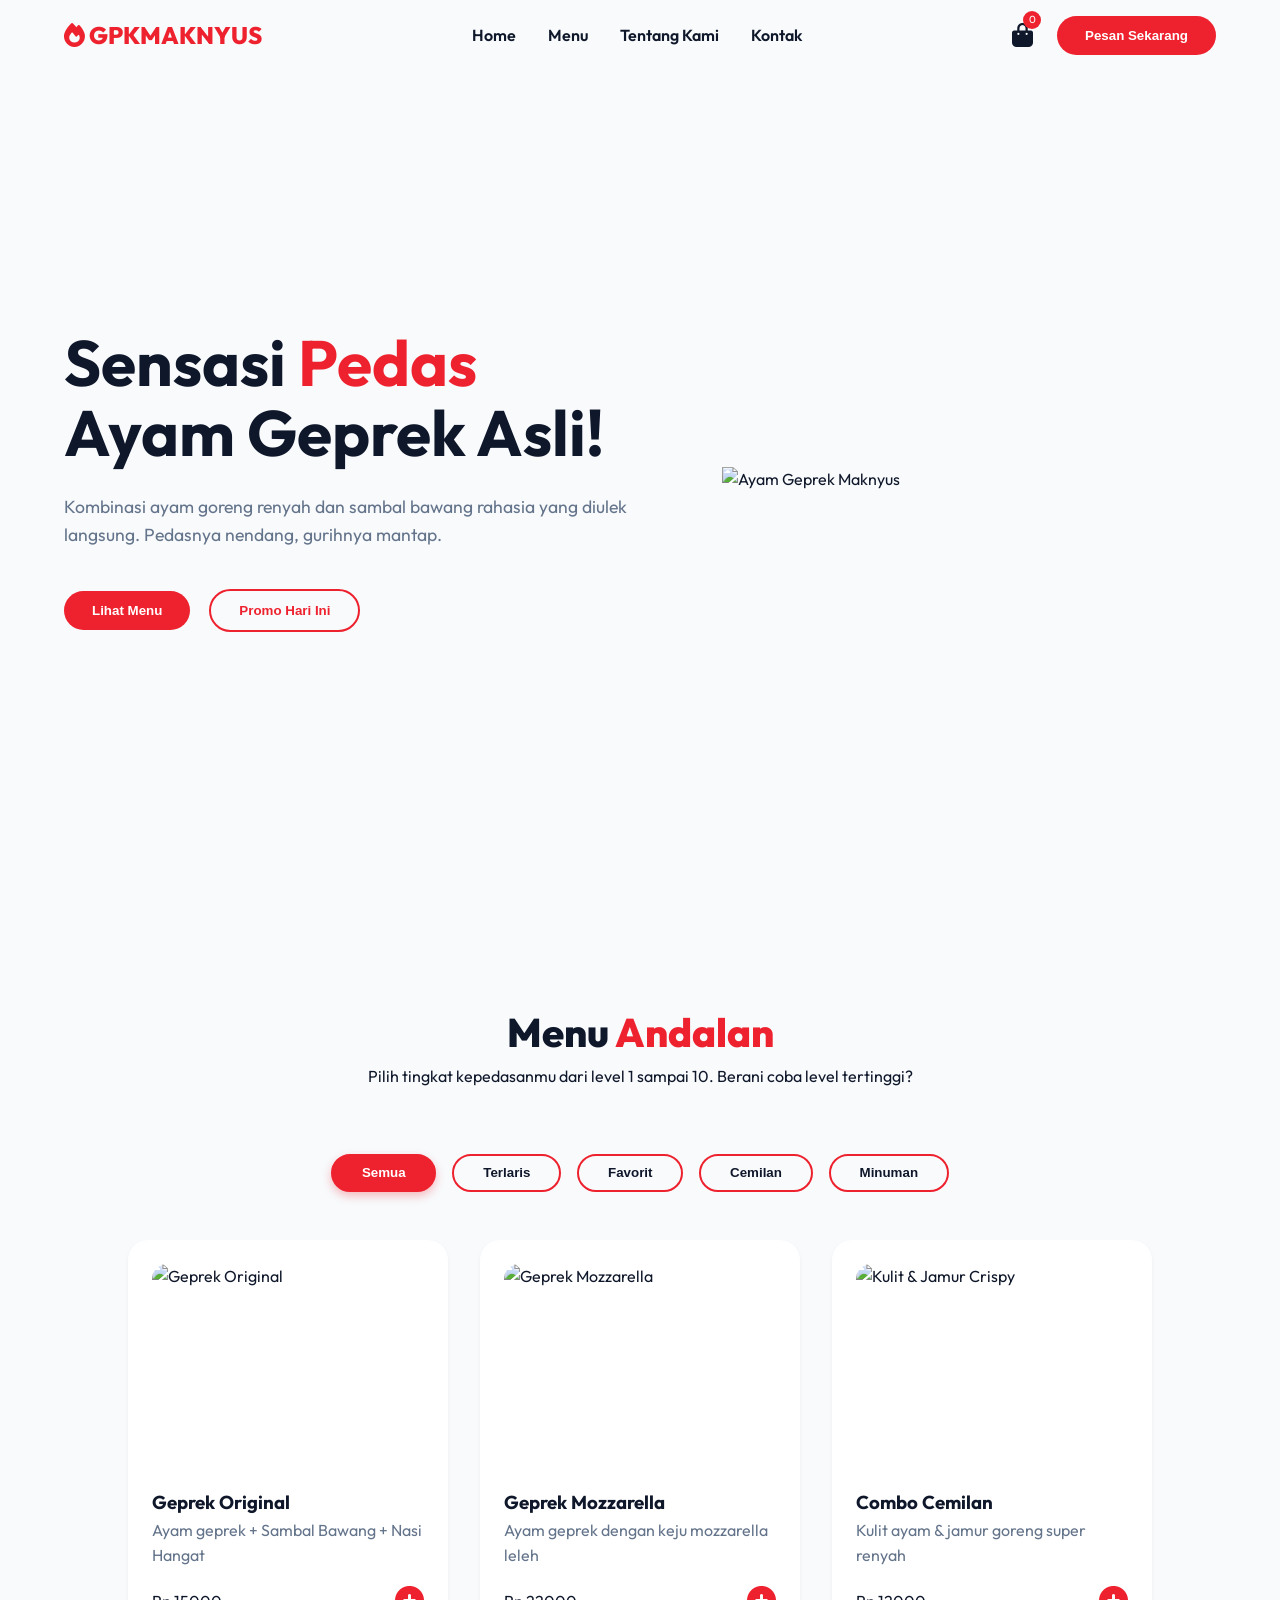
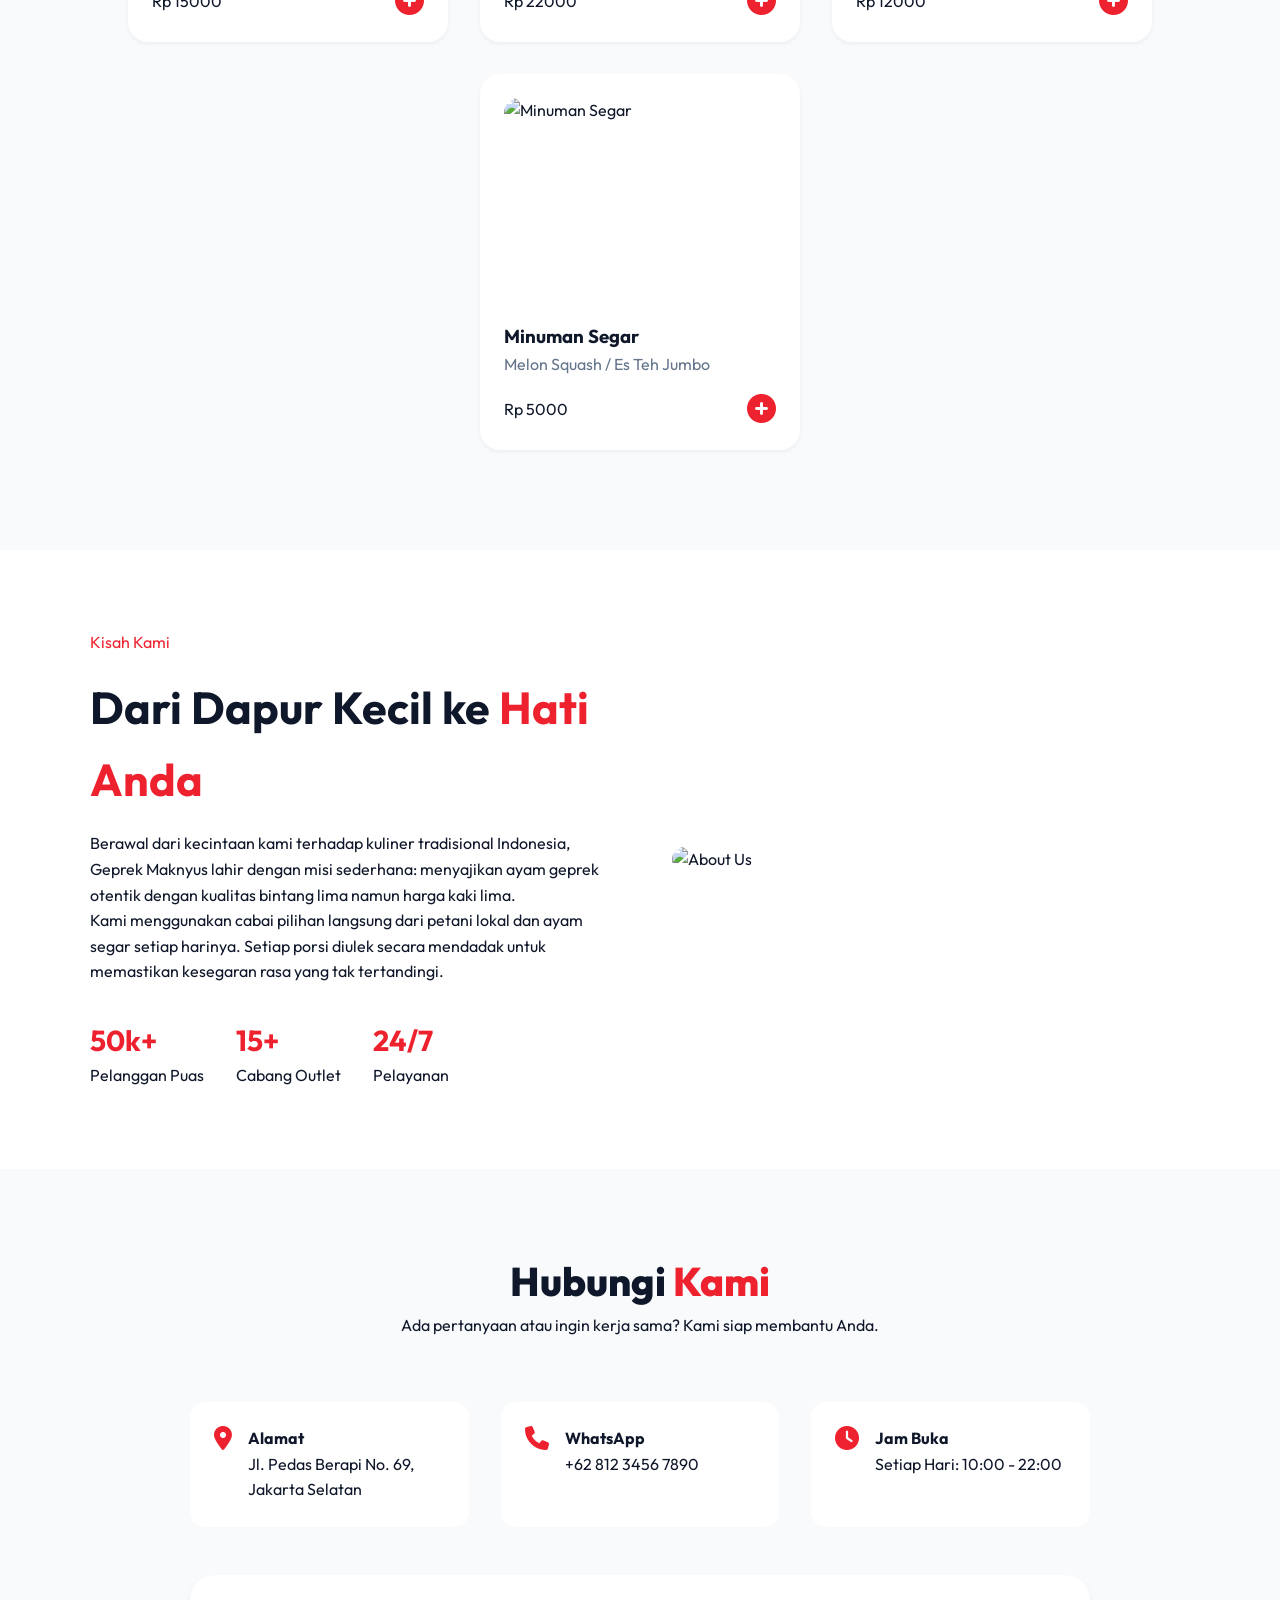
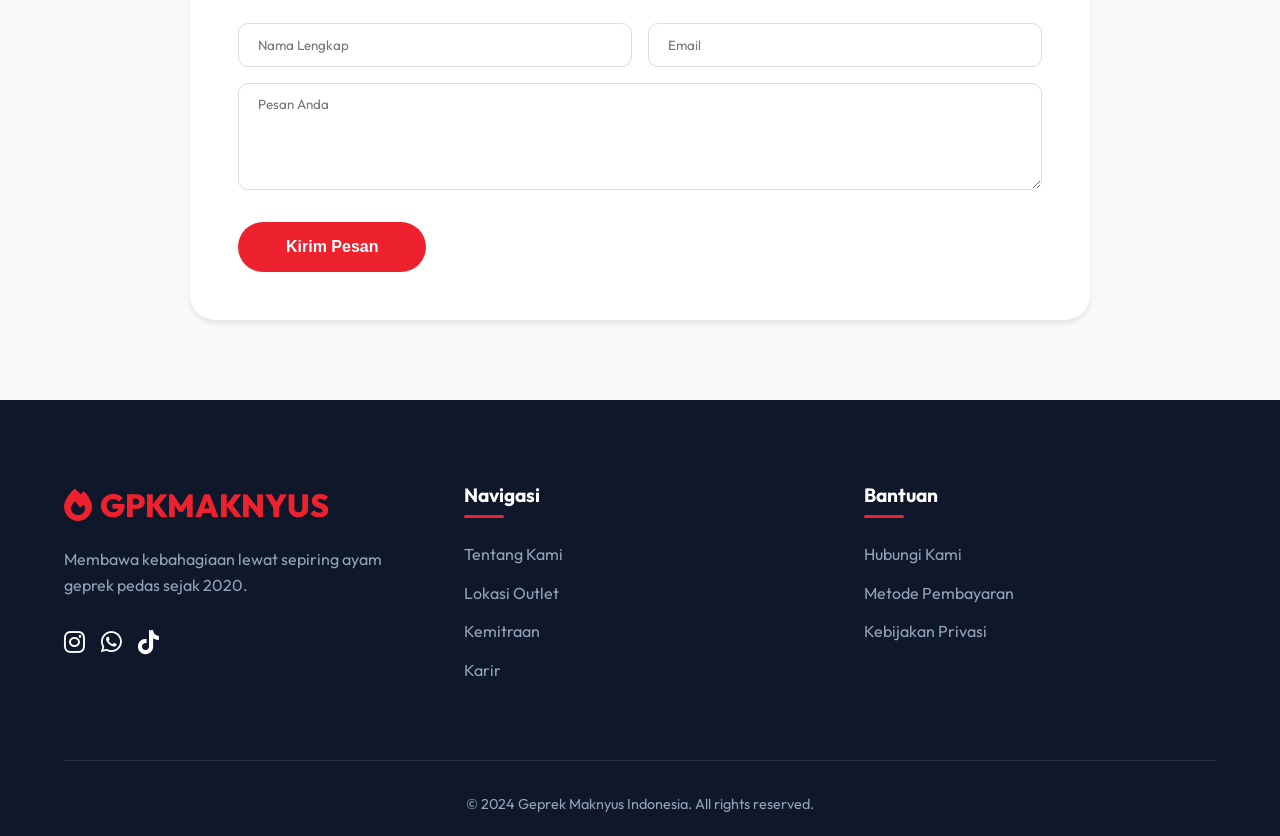
==== index.html @ b1d6b21d "terbang" ====
<!DOCTYPE html>
<html lang="id">

<head>
    <meta charset="UTF-8">
    <meta name="viewport" content="width=device-width, initial-scale=1.0">
    <title>Geprek Maknyus - Pedas Mantap, Harga Bersahabat</title>
    <meta name="description"
        content="Ayam Geprek Maknyus menyajikan ayam geprek paling renyah dengan sambal bawang pilihan yang bikin nagih. Pesan sekarang!">
    <link rel="stylesheet" href="style.css">
    <!-- Font Awesome for icons -->
    <link rel="stylesheet" href="https://cdnjs.cloudflare.com/ajax/libs/font-awesome/6.4.0/css/all.min.css">
</head>

<body>

    <header id="header">
        <div class="logo">
            <a href="index.html" style="color: inherit;"><i class="fas fa-fire"></i> GPK<span>MAKNYUS</span></a>
        </div>
        <div class="menu-toggle" id="menu-toggle">
            <i class="fas fa-bars"></i>
        </div>
        <nav id="nav-menu">
            <ul>
                <li><a href="#home">Home</a></li>
                <li><a href="#menu">Menu</a></li>
                <li><a href="#about">Tentang Kami</a></li>
                <li><a href="#contact">Kontak</a></li>
            </ul>
        </nav>
        <div class="nav-actions">
            <div class="cart-icon-wrapper" id="open-cart">
                <i class="fas fa-shopping-bag"></i>
                <span class="cart-badge">0</span>
            </div>
            <button class="btn-primary">Pesan Sekarang</button>
        </div>
    </header>

    <!-- Cart Drawer -->
    <div class="cart-overlay" id="cart-overlay"></div>
    <div class="cart-drawer" id="cart-drawer">
        <div class="cart-header">
            <h3>Keranjang Saya</h3>
            <button id="close-cart"><i class="fas fa-times"></i></button>
        </div>
        <div class="cart-body" id="cart-items-list">
            <div class="empty-cart-msg">Keranjang Anda kosong.</div>
        </div>
        <div class="cart-footer">
            <div class="cart-total">
                <span>Total:</span>
                <span id="cart-total-price">Rp 0</span>
            </div>
            <button class="btn-primary" id="go-to-checkout" style="width: 100%;">Lanjut ke Pembayaran</button>
        </div>
    </div>

    <!-- Checkout Modal -->
    <div class="cart-overlay" id="checkout-modal-overlay" style="z-index: 2000;"></div>
    <div class="checkout-modal" id="checkout-modal">
        <div class="cart-header">
            <h3>Pilih Metode Pembayaran</h3>
            <button id="close-checkout"><i class="fas fa-times"></i></button>
        </div>
        <div class="checkout-options">
            <button class="checkout-option-btn wa-btn" id="wa-checkout-btn">
                <i class="fab fa-whatsapp"></i>
                <div class="opt-text">
                    <span>Order via WhatsApp</span>
                    <p>Chat langsung ke admin kami</p>
                </div>
            </button>
            <button class="checkout-option-btn mt-btn" id="mt-checkout-btn">
                <i class="fas fa-credit-card"></i>
                <div class="opt-text">
                    <span>Bayar Sekarang (Midtrans)</span>
                    <p>Transfer Bank, E-Wallet, Kartu Kredit</p>
                </div>
            </button>
        </div>
    </div>

    <!-- Snap.js for Midtrans -->
    <script src="https://app.sandbox.midtrans.com/snap/snap.js" data-client-key="Mid-client-XdCNxOfxTFcWxF68"></script>

    <main>
        <section class="hero" id="home">
            <div class="container">
                <div class="hero-content" data-aos>
                    <h1>Sensasi <span>Pedas</span><br>Ayam Geprek Asli!</h1>
                    <p>Kombinasi ayam goreng renyah dan sambal bawang rahasia yang diulek langsung. Pedasnya nendang,
                        gurihnya mantap.</p>
                    <div class="hero-btns">
                        <button class="btn-primary">Lihat Menu</button>
                        <button
                            style="margin-left: 1rem; background: transparent; border: 2px solid var(--primary); color: var(--primary); padding: 0.75rem 1.75rem; border-radius: 50px; font-weight: 700; cursor: pointer;">Promo
                            Hari Ini</button>
                    </div>
                </div>
                <div class="hero-image" data-aos>
                    <img src="../../brain/45cefea1-b16a-4c89-bfd1-71c9e43eb244/ayam_geprek_hero_1775957250974.png"
                        alt="Ayam Geprek Maknyus">
                </div>
            </div>
        </section>

        <section class="menu" id="menu">
            <div class="section-head" data-aos>
                <h2>Menu <span>Andalan</span></h2>
                <p>Pilih tingkat kepedasanmu dari level 1 sampai 10. Berani coba level tertinggi?</p>
            </div>

            <div class="menu-filters" data-aos>
                <button class="filter-btn active" data-filter="semua">Semua</button>
                <button class="filter-btn" data-filter="terlaris">Terlaris</button>
                <button class="filter-btn" data-filter="favorit">Favorit</button>
                <button class="filter-btn" data-filter="cemilan">Cemilan</button>
                <button class="filter-btn" data-filter="minuman">Minuman</button>
            </div>

            <div class="menu-grid">
                <!-- Item 1 -->
                <div class="menu-card" data-category="terlaris" data-aos>
                    <!-- <span class="badge">Terlaris</span> -->
                    <div class="menu-card-img">
                        <img src="../../brain/45cefea1-b16a-4c89-bfd1-71c9e43eb244/ayam_geprek_hero_1775957250974.png"
                            alt="Geprek Original">
                    </div>
                    <div class="menu-card-content">
                        <h3>Geprek Original</h3>
                        <p style="color: var(--text-muted); margin-bottom: 1rem;">Ayam geprek + Sambal Bawang + Nasi
                            Hangat</p>
                        <div style="display: flex; justify-content: space-between; align-items: center;">
                            <span class="price">Rp 15000</span>
                            <button class="add-to-cart-btn" data-name="Geprek Original" data-price="15000">
                                <i class="fas fa-plus-circle"></i>
                            </button>
                        </div>
                    </div>
                </div>

                <!-- Item 2 -->
                <div class="menu-card" data-category="favorit" data-aos>
                    <!-- <span class="badge">Favorit</span> -->
                    <div class="menu-card-img">
                        <img src="../../brain/45cefea1-b16a-4c89-bfd1-71c9e43eb244/ayam_geprek_cheese_1775957267679.png"
                            alt="Geprek Mozzarella">
                    </div>
                    <div class="menu-card-content">
                        <h3>Geprek Mozzarella</h3>
                        <p style="color: var(--text-muted); margin-bottom: 1rem;">Ayam geprek dengan keju mozzarella
                            leleh</p>
                        <div style="display: flex; justify-content: space-between; align-items: center;">
                            <span class="price">Rp 22000</span>
                            <button class="add-to-cart-btn" data-name="Geprek Mozzarella" data-price="22000">
                                <i class="fas fa-plus-circle"></i>
                            </button>
                        </div>
                    </div>
                </div>

                <!-- Item 3 -->
                <div class="menu-card" data-category="cemilan" data-aos>
                    <div class="menu-card-img">
                        <img src="../../brain/45cefea1-b16a-4c89-bfd1-71c9e43eb244/crispy_skin_mushroom_1775957282454.png"
                            alt="Kulit & Jamur Crispy">
                    </div>
                    <div class="menu-card-content">
                        <h3>Combo Cemilan</h3>
                        <p style="color: var(--text-muted); margin-bottom: 1rem;">Kulit ayam & jamur goreng super renyah
                        </p>
                        <div style="display: flex; justify-content: space-between; align-items: center;">
                            <span class="price">Rp 12000</span>
                            <button class="add-to-cart-btn" data-name="Combo Cemilan" data-price="12000">
                                <i class="fas fa-plus-circle"></i>
                            </button>
                        </div>
                    </div>
                </div>

                <!-- Item 4 -->
                <div class="menu-card" data-category="minuman" data-aos>
                    <div class="menu-card-img">
                        <img src="../../brain/45cefea1-b16a-4c89-bfd1-71c9e43eb244/refreshing_drinks_1775957298753.png"
                            alt="Minuman Segar">
                    </div>
                    <div class="menu-card-content">
                        <h3>Minuman Segar</h3>
                        <p style="color: var(--text-muted); margin-bottom: 1rem;">Melon Squash / Es Teh Jumbo</p>
                        <div style="display: flex; justify-content: space-between; align-items: center;">
                            <span class="price">Rp 5000</span>
                            <button class="add-to-cart-btn" data-name="Minuman Segar" data-price="5000">
                                <i class="fas fa-plus-circle"></i>
                            </button>
                        </div>
                    </div>
                </div>
            </div>
        </section>

        <!-- About Us Section -->
        <section class="about" id="about">
            <div class="about-container" data-aos>
                <div class="about-text">
                    <span class="subtitle">Kisah Kami</span>
                    <h2>Dari Dapur Kecil ke <span>Hati Anda</span></h2>
                    <p>Berawal dari kecintaan kami terhadap kuliner tradisional Indonesia, Geprek Maknyus lahir dengan
                        misi sederhana: menyajikan ayam geprek otentik dengan kualitas bintang lima namun harga kaki
                        lima.</p>
                    <p>Kami menggunakan cabai pilihan langsung dari petani lokal dan ayam segar setiap harinya. Setiap
                        porsi diulek secara mendadak untuk memastikan kesegaran rasa yang tak tertandingi.</p>
                    <div class="stats">
                        <div class="stat-item">
                            <h4>50k+</h4>
                            <p>Pelanggan Puas</p>
                        </div>
                        <div class="stat-item">
                            <h4>15+</h4>
                            <p>Cabang Outlet</p>
                        </div>
                        <div class="stat-item">
                            <h4>24/7</h4>
                            <p>Pelayanan</p>
                        </div>
                    </div>
                </div>
                <div class="about-image">
                    <img src="../../brain/45cefea1-b16a-4c89-bfd1-71c9e43eb244/ayam_geprek_hero_1775957250974.png"
                        alt="About Us" class="floating">
                </div>
            </div>
        </section>

        <!-- Contact Section -->
        <section class="contact" id="contact">
            <div class="section-head" data-aos>
                <h2>Hubungi <span>Kami</span></h2>
                <p>Ada pertanyaan atau ingin kerja sama? Kami siap membantu Anda.</p>
            </div>

            <div class="contact-container" data-aos>
                <div class="contact-info-centered">
                    <div class="contact-card">
                        <i class="fas fa-map-marker-alt"></i>
                        <div>
                            <h4>Alamat</h4>
                            <p>Jl. Pedas Berapi No. 69, Jakarta Selatan</p>
                        </div>
                    </div>
                    <div class="contact-card">
                        <i class="fas fa-phone"></i>
                        <div>
                            <h4>WhatsApp</h4>
                            <p>+62 812 3456 7890</p>
                        </div>
                    </div>
                    <div class="contact-card">
                        <i class="fas fa-clock"></i>
                        <div>
                            <h4>Jam Buka</h4>
                            <p>Setiap Hari: 10:00 - 22:00</p>
                        </div>
                    </div>
                </div>

                <div class="contact-form-wrapper">
                    <form class="contact-form">
                        <div class="form-group-row">
                            <input type="text" placeholder="Nama Lengkap" required>
                            <input type="email" placeholder="Email" required>
                        </div>
                        <div class="form-group">
                            <textarea placeholder="Pesan Anda" rows="5" required></textarea>
                        </div>
                        <button type="submit" class="btn-primary btn-submit">Kirim Pesan</button>
                    </form>
                </div>
            </div>
        </section>
    </main>

    <footer>
        <div class="footer-content">
            <div class="footer-info">
                <h3>GPKMAKNYUS</h3>
                <p>Membawa kebahagiaan lewat sepiring ayam geprek pedas sejak 2020.</p>
                <div style="margin-top: 2rem; display: flex; gap: 1rem; font-size: 1.5rem;">
                    <i class="fab fa-instagram"></i>
                    <i class="fab fa-whatsapp"></i>
                    <i class="fab fa-tiktok"></i>
                </div>
            </div>
            <div class="footer-links">
                <h4>Navigasi</h4>
                <ul>
                    <li><a href="index.html#about">Tentang Kami</a></li>
                    <li><a href="lokasi.html">Lokasi Outlet</a></li>
                    <li><a href="kemitraan.html">Kemitraan</a></li>
                    <li><a href="karir.html">Karir</a></li>
                </ul>
            </div>
            <div class="footer-links">
                <h4>Bantuan</h4>
                <ul>
                    <li><a href="index.html#contact">Hubungi Kami</a></li>
                    <li><a href="pembayaran.html">Metode Pembayaran</a></li>
                    <li><a href="privasi.html">Kebijakan Privasi</a></li>
                </ul>
            </div>
        </div>
        <div class="footer-bottom">
            <p>&copy; 2024 Geprek Maknyus Indonesia. All rights reserved.</p>
        </div>
    </footer>

    <script src="script.js"></script>
</body>

</html>
---- style.css ----
@import url('https://fonts.googleapis.com/css2?family=Outfit:wght@300;400;600;700;800&display=swap');

:root {
    --primary: #EE222E;
    --primary-hover: #D31D27;
    --secondary: #FFC107;
    --dark: #0F172A;
    --light: #F8FAFC;
    --text-muted: #64748B;
    --white: #FFFFFF;
    --glass: rgba(255, 255, 255, 0.9);
    --shadow-sm: 0 2px 4px rgba(0,0,0,0.05);
    --shadow-md: 0 4px 6px -1px rgba(0,0,0,0.1);
    --shadow-xl: 0 20px 25px -5px rgba(0,0,0,0.1);
}

* { margin: 0; padding: 0; box-sizing: border-box; }

body {
    font-family: 'Outfit', sans-serif;
    background-color: var(--light);
    color: var(--dark);
    line-height: 1.6;
    overflow-x: hidden;
}

a { text-decoration: none; color: inherit; }
ul { list-style: none; }

/* --- HEADER --- */
header {
    position: fixed;
    top: 0;
    left: 0;
    width: 100%;
    z-index: 1000;
    padding: 1rem 5%;
    display: flex;
    justify-content: space-between;
    align-items: center;
    transition: all 0.3s ease;
}

header.scrolled {
    background: var(--glass);
    backdrop-filter: blur(10px);
    box-shadow: var(--shadow-md);
    padding: 0.7rem 5%;
}

.logo {
    font-size: 1.5rem;
    font-weight: 800;
    color: var(--primary);
}

.menu-toggle {
    display: none;
    font-size: 1.5rem;
    cursor: pointer;
}

nav ul { display: flex; gap: 2rem; }
nav ul a { font-weight: 600; transition: color 0.3s; }
nav ul a:hover { color: var(--primary); }

.nav-actions { display: flex; align-items: center; gap: 1.5rem; }

.cart-icon-wrapper {
    position: relative;
    font-size: 1.5rem;
    cursor: pointer;
}

.cart-badge {
    position: absolute;
    top: -5px;
    right: -8px;
    background: var(--primary);
    color: var(--white);
    font-size: 0.65rem;
    width: 18px;
    height: 18px;
    border-radius: 50%;
    display: flex;
    align-items: center;
    justify-content: center;
}

.btn-primary {
    background: var(--primary);
    color: var(--white);
    padding: 0.75rem 1.75rem;
    border-radius: 50px;
    font-weight: 700;
    border: none;
    cursor: pointer;
    transition: all 0.3s;
}

.btn-primary:hover {
    background: var(--primary-hover);
    transform: translateY(-2px);
    box-shadow: 0 5px 15px rgba(238, 34, 46, 0.3);
}

/* --- HERO --- */
.hero {
    min-height: 100vh;
    display: flex;
    align-items: center;
    padding: 120px 5% 60px;
}

.hero .container {
    max-width: 1200px;
    margin: 0 auto;
    display: flex;
    flex-wrap: wrap;
    align-items: center;
    gap: 4rem;
}

.hero-content { flex: 1 1 500px; }
.hero-content h1 { font-size: clamp(2.5rem, 5vw, 4rem); line-height: 1.1; margin-bottom: 1.5rem; }
.hero-content h1 span { color: var(--primary); }
.hero-content p { font-size: 1.1rem; color: var(--text-muted); margin-bottom: 2.5rem; }

.hero-image { flex: 1 1 400px; display: flex; justify-content: center; }
.hero-image img { width: 100%; max-width: 500px; animation: float 6s ease-in-out infinite; }

@keyframes float {
    0%, 100% { transform: translateY(0); }
    50% { transform: translateY(-20px); }
}

/* --- MENU --- */
.menu { padding: 100px 5%; text-align: center; }
.section-head { margin-bottom: 4rem; }
.section-head h2 { font-size: 2.5rem; font-weight: 800; }
.section-head h2 span { color: var(--primary); }

.menu-filters {
    display: flex;
    justify-content: center;
    gap: 1rem;
    margin-bottom: 3rem;
    flex-wrap: wrap;
}
.filter-btn {
    padding: 0.6rem 1.8rem;
    border: 2px solid var(--primary);
    background: transparent;
    color: var(--dark);
    font-weight: 600;
    border-radius: 50px;
    cursor: pointer;
    transition: all 0.3s ease;
}
.filter-btn:hover, .filter-btn.active {
    background: var(--primary);
    color: var(--white);
    box-shadow: 0 4px 10px rgba(238, 34, 46, 0.3);
}

.menu-grid {
    display: flex;
    flex-wrap: wrap;
    justify-content: center;
    gap: 2rem;
}

.menu-card {
    flex: 1 1 280px;
    max-width: 320px;
    background: var(--white);
    border-radius: 20px;
    padding: 1.5rem;
    box-shadow: var(--shadow-sm);
    text-align: left;
    position: relative;
    transition: transform 0.3s, box-shadow 0.3s, opacity 0.3s;
}

.menu-card.hidden {
    display: none;
}

.menu-card:hover { transform: translateY(-10px); box-shadow: var(--shadow-xl); }
.menu-card-img { height: 200px; margin-bottom: 1.5rem; overflow: hidden; border-radius: 15px; }
.menu-card-img img { width: 100%; height: 100%; object-fit: cover; }

.add-to-cart-btn {
    background: none; border: none; color: var(--primary); font-size: 1.8rem; cursor: pointer;
}

/* --- ABOUT --- */
.about { padding: 80px 5%; background: var(--white); }
.about-container { max-width: 1100px; margin: 0 auto; display: flex; align-items: center; gap: 4rem; }
.about-text { flex: 1; }
.about-text h2 { font-size: 2.8rem; margin: 1rem 0; }
.about-text span { color: var(--primary); }
.about-image { flex: 1; }
.about-image img { width: 100%; border-radius: 20px; }

.stats { display: flex; gap: 2rem; margin-top: 2rem; }
.stat-item h4 { font-size: 1.8rem; color: var(--primary); }

/* --- CONTACT --- */
.contact { padding: 80px 5%; background: var(--light); }
.contact .section-head { text-align: center; }
.contact-container { max-width: 900px; margin: 0 auto; }
.contact-info-centered { display: flex; gap: 2rem; margin-bottom: 3rem; flex-wrap: wrap; justify-content: center; }
.contact-card { background: var(--white); padding: 1.5rem; border-radius: 15px; display: flex; gap: 1rem; flex: 1; min-width: 250px; }
.contact-card i { color: var(--primary); font-size: 1.5rem; }

.contact-form-wrapper { background: var(--white); padding: 3rem; border-radius: 25px; box-shadow: var(--shadow-md); }
.form-group-row { display: grid; grid-template-columns: 1fr 1fr; gap: 1rem; margin-bottom: 1rem; }
.form-group { margin-bottom: 1rem; }
.contact-form input, .contact-form textarea { width: 100%; padding: 0.8rem 1.2rem; border: 1px solid #ddd; border-radius: 10px; font-family: inherit; box-sizing: border-box; outline: none; transition: border-color 0.3s ease; }
.contact-form input:focus, .contact-form textarea:focus { border-color: var(--primary); }
.btn-submit { padding: 1rem 3rem; width: auto; font-size: 1rem; margin-top: 0.5rem; }

/* --- DRAWER & MODAL --- */
.cart-overlay { position: fixed; inset: 0; background: rgba(0,0,0,0.5); z-index: 1001; display: none; }
.cart-overlay.active { display: block; }

.cart-drawer {
    position: fixed; top: 0; right: -100%; width: 100%; max-width: 400px; height: 100%; background: var(--white); z-index: 1002;
    transition: 0.4s ease; display: flex; flex-direction: column;
}
.cart-drawer.active { right: 0; }

.cart-header { padding: 1.5rem; border-bottom: 1px solid #eee; display: flex; justify-content: space-between; }
.cart-body { flex: 1; padding: 1.5rem; overflow-y: auto; }
.cart-footer { padding: 1.5rem; border-top: 1px solid #eee; }

.cart-item { display: flex; gap: 1rem; margin-bottom: 1.5rem; align-items: center; }
.cart-item-qty { display: flex; align-items: center; gap: 0.5rem; }
.qty-btn { width: 25px; height: 25px; border: 1px solid #ddd; background: none; border-radius: 5px; cursor: pointer; }

.checkout-modal {
    position: fixed; top: 50%; left: 50%; transform: translate(-50%, -50%) scale(0.9);
    width: 90%; max-width: 450px; background: white; z-index: 2005; border-radius: 20px;
    padding: 2rem; opacity: 0; visibility: hidden; transition: 0.3s;
}
.checkout-modal.active { opacity: 1; visibility: visible; transform: translate(-50%, -50%) scale(1); }

.checkout-option-btn {
    width: 100%; padding: 1.2rem; margin-bottom: 1rem; border: 1px solid #eee; border-radius: 12px;
    display: flex; align-items: center; gap: 1rem; cursor: pointer; transition: 0.2s; background: none; text-align: left;
}
.checkout-option-btn:hover { border-color: var(--primary); background: #fffafa; }

/* --- RESPONSIVE MOBILE (400px Clean) --- */
@media (max-width: 991px) {
    .menu-toggle { display: block; }
    nav {
        position: fixed; top: 0; right: -100%; width: 70%; height: 100vh; background: var(--white);
        padding: 80px 10%; box-shadow: -10px 0 20px rgba(0,0,0,0.1); transition: 0.4s;
    }
    nav.active { right: 0; }
    nav ul { flex-direction: column; }
    .nav-actions .btn-primary { display: none; }
}

@media (max-width: 768px) {
    .hero .container { flex-direction: column; text-align: center; }
    .hero-content { order: 1; }
    .hero-image { order: 2; margin-top: 2rem; }
    .about-container { flex-direction: column; text-align: center; }
    .form-group-row { grid-template-columns: 1fr; }
    .stats { justify-content: center; }
}

@media (max-width: 450px) {
    section { padding: 60px 5%; }
    .hero-content h1 { font-size: 2.2rem; }
    .section-head h2 { font-size: 2rem; }
    .contact-form-wrapper { padding: 1.5rem; }
    .btn-submit { width: 100%; padding: 1rem; }
    .checkout-modal { padding: 1.2rem; }
    .checkout-option-btn { padding: 1rem; font-size: 0.9rem; }
    .checkout-option-btn i { font-size: 1.5rem; }
}

/* Sticky Footer for Mobile (Optional but nice) */
@media (max-width: 400px) {
    .nav-actions { gap: 1rem; }
    .logo { font-size: 1.2rem; }
}

/* --- FOOTER --- */
footer {
    background-color: var(--dark);
    color: var(--white);
    padding: 80px 5% 20px;
}
.footer-content {
    max-width: 1200px;
    margin: 0 auto;
    display: grid;
    grid-template-columns: repeat(auto-fit, minmax(280px, 1fr));
    gap: 3rem;
    margin-bottom: 4rem;
}
.footer-info h3 {
    color: var(--primary);
    font-size: 2rem;
    font-weight: 800;
    margin-bottom: 1rem;
    display: flex;
    align-items: center;
    gap: 0.5rem;
}
.footer-info h3::before {
    content: '\f06d';
    font-family: "Font Awesome 6 Free";
    font-weight: 900;
}
.footer-info p {
    color: #94A3B8;
}
.footer-info i {
    cursor: pointer;
    transition: all 0.3s ease;
}
.footer-info i:hover {
    color: var(--primary);
    transform: translateY(-5px);
}
.footer-links h4 {
    font-size: 1.2rem;
    margin-bottom: 1.5rem;
    position: relative;
    padding-bottom: 0.5rem;
    font-weight: 700;
}
.footer-links h4::after {
    content: '';
    position: absolute;
    left: 0;
    bottom: 0;
    width: 40px;
    height: 3px;
    background: var(--primary);
    border-radius: 2px;
}
.footer-links ul li {
    margin-bottom: 0.8rem;
    color: #94A3B8;
    cursor: pointer;
    transition: color 0.3s, transform 0.3s;
    display: block;
}
.footer-links ul li:hover {
    color: var(--primary);
    transform: translateX(5px);
}
.footer-bottom {
    text-align: center;
    padding-top: 2rem;
    border-top: 1px solid rgba(255,255,255,0.1);
    color: #94A3B8;
    font-size: 0.9rem;
}

/* --- STANDALONE PAGES --- */
.standalone-page { padding: 150px 5% 80px; min-height: 65vh; max-width: 900px; margin: 0 auto; background: var(--white); border-radius: 20px; box-shadow: var(--shadow-sm); margin-top: 120px; margin-bottom: 50px; }
.standalone-page h1 { font-size: 2.5rem; color: var(--primary); margin-bottom: 1.5rem; }
.standalone-page h2 { font-size: 1.8rem; margin: 1.5rem 0 1rem; color: var(--dark); }
.standalone-page p, .standalone-page li { font-size: 1.1rem; margin-bottom: 1rem; color: var(--text-muted); line-height: 1.8; }
.standalone-page ul { list-style: disc; padding-left: 2rem; margin-bottom: 2rem; }
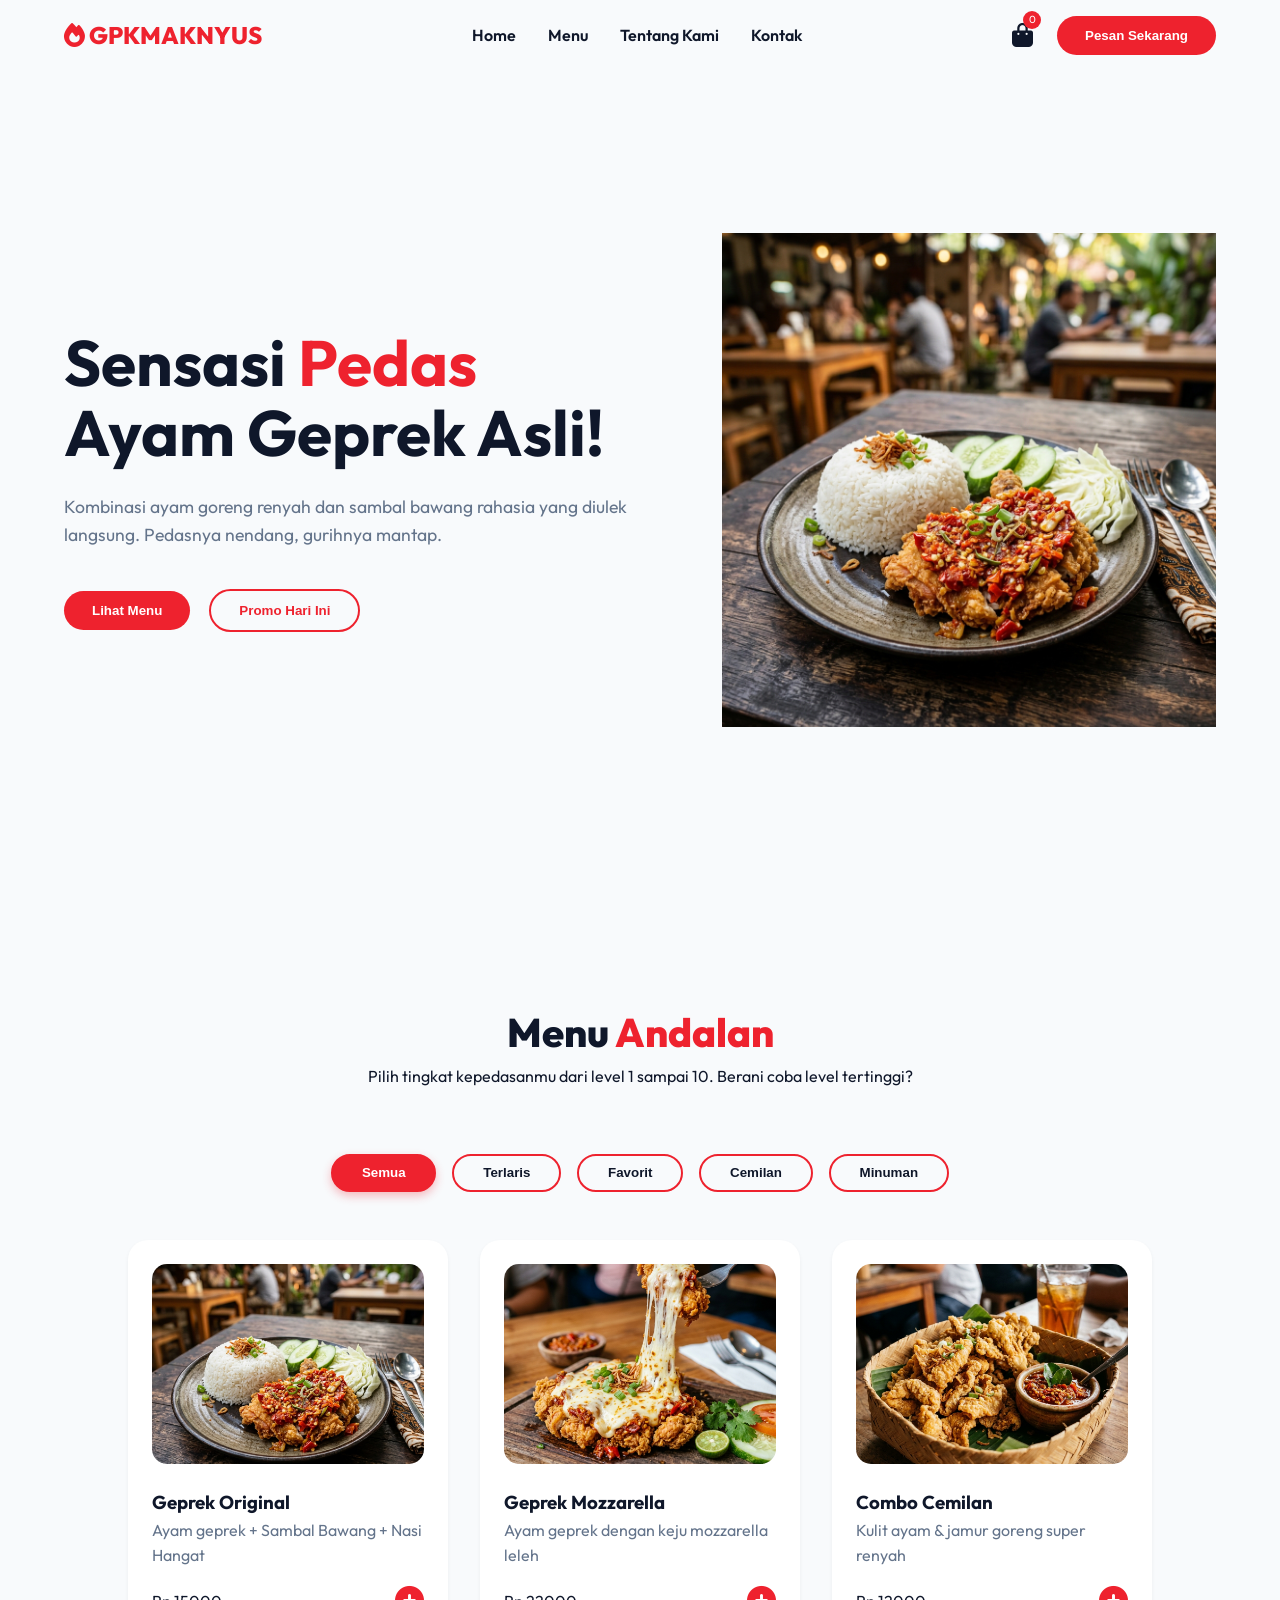
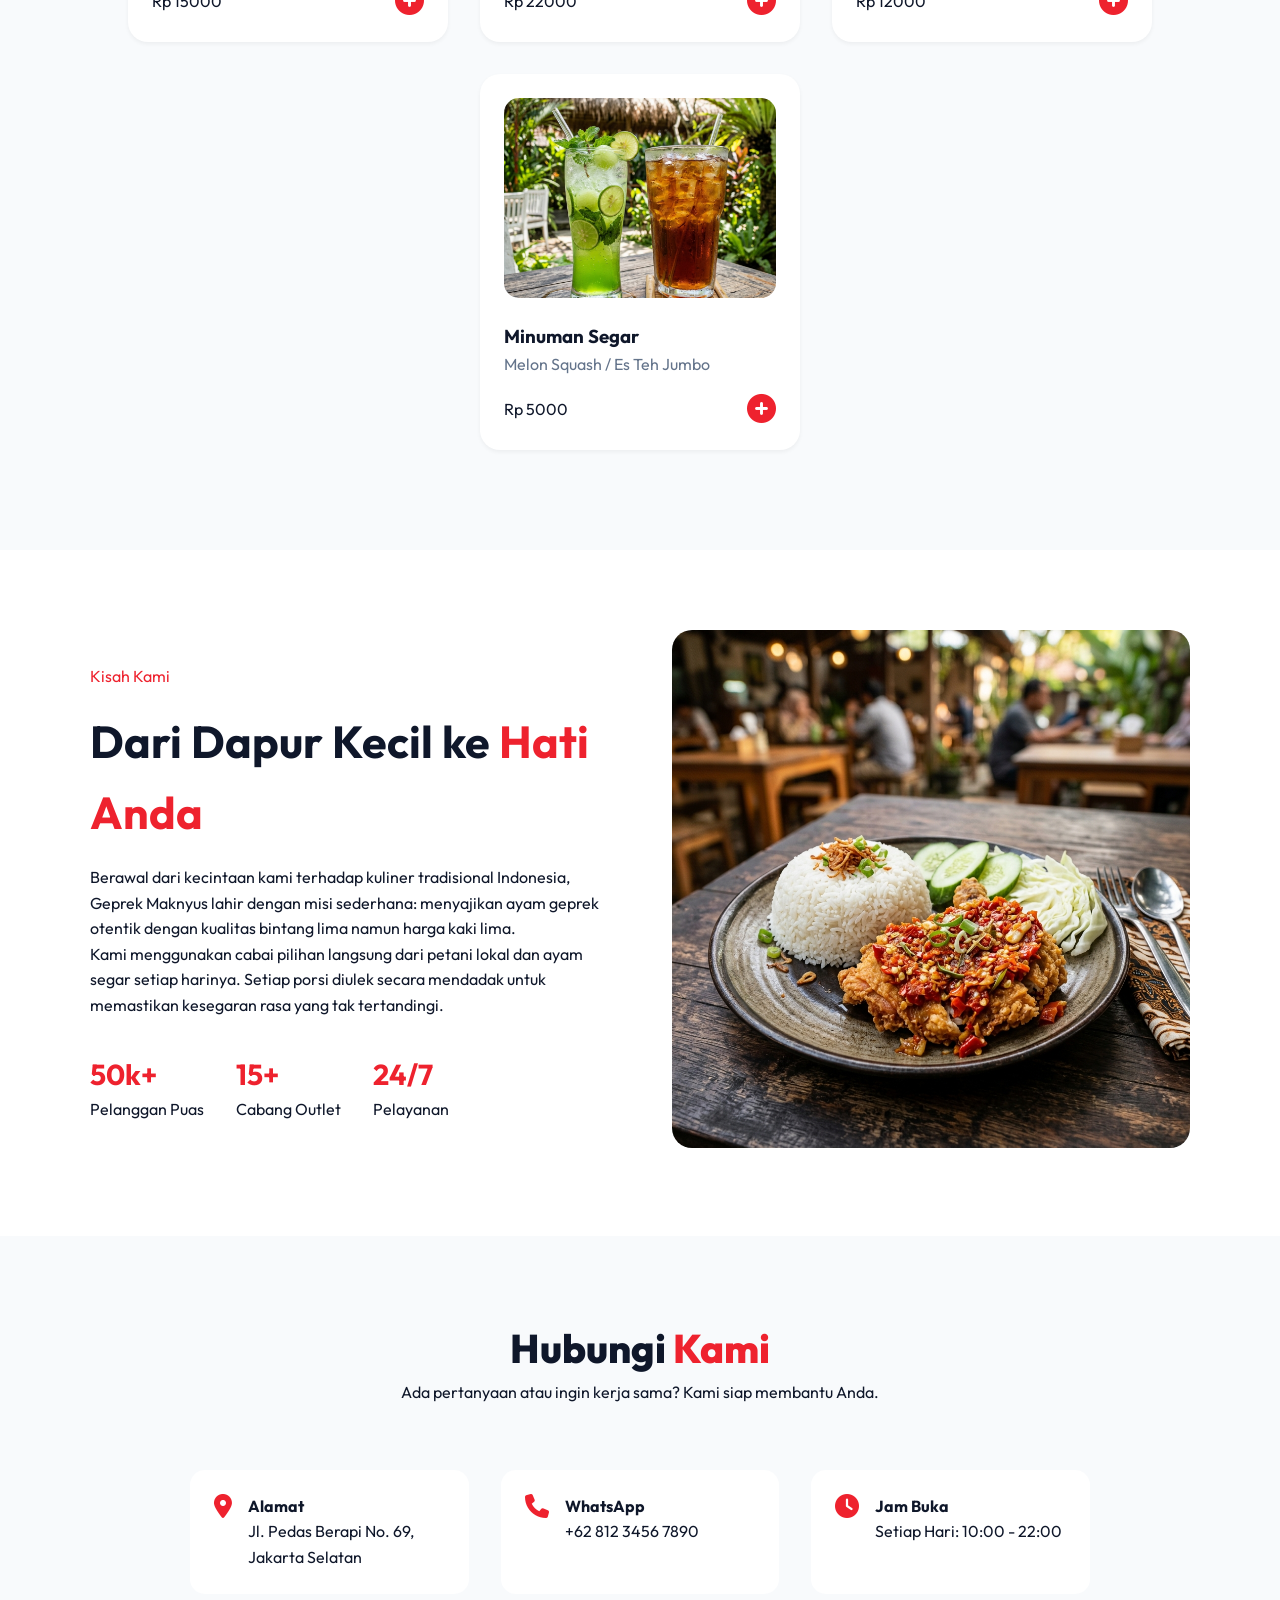
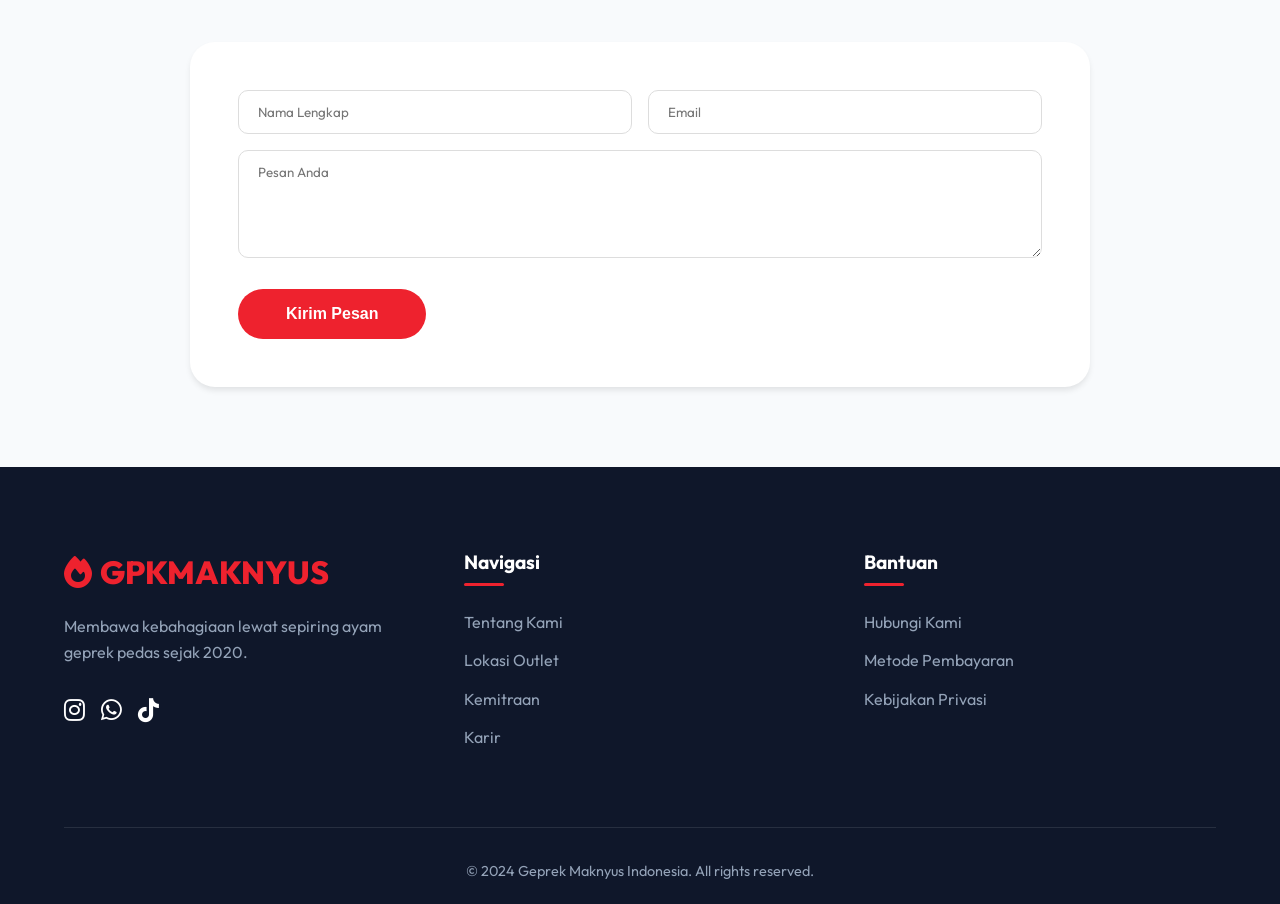
==== commit c089feaa: "assets" ====
--- a/index.html
+++ b/index.html
@@ -100,7 +100,7 @@
                     </div>
                 </div>
                 <div class="hero-image" data-aos>
-                    <img src="../../brain/45cefea1-b16a-4c89-bfd1-71c9e43eb244/ayam_geprek_hero_1775957250974.png"
+                    <img src="assets/img/ayam_geprek_hero_1775957250974.png"
                         alt="Ayam Geprek Maknyus">
                 </div>
             </div>
@@ -125,7 +125,7 @@
                 <div class="menu-card" data-category="terlaris" data-aos>
                     <!-- <span class="badge">Terlaris</span> -->
                     <div class="menu-card-img">
-                        <img src="../../brain/45cefea1-b16a-4c89-bfd1-71c9e43eb244/ayam_geprek_hero_1775957250974.png"
+                        <img src="assets/img/ayam_geprek_hero_1775957250974.png"
                             alt="Geprek Original">
                     </div>
                     <div class="menu-card-content">
@@ -145,7 +145,7 @@
                 <div class="menu-card" data-category="favorit" data-aos>
                     <!-- <span class="badge">Favorit</span> -->
                     <div class="menu-card-img">
-                        <img src="../../brain/45cefea1-b16a-4c89-bfd1-71c9e43eb244/ayam_geprek_cheese_1775957267679.png"
+                        <img src="assets/img/ayam_geprek_cheese_1775957267679.png"
                             alt="Geprek Mozzarella">
                     </div>
                     <div class="menu-card-content">
@@ -164,7 +164,7 @@
                 <!-- Item 3 -->
                 <div class="menu-card" data-category="cemilan" data-aos>
                     <div class="menu-card-img">
-                        <img src="../../brain/45cefea1-b16a-4c89-bfd1-71c9e43eb244/crispy_skin_mushroom_1775957282454.png"
+                        <img src="assets/img/crispy_skin_mushroom_1775957282454.png"
                             alt="Kulit & Jamur Crispy">
                     </div>
                     <div class="menu-card-content">
@@ -183,7 +183,7 @@
                 <!-- Item 4 -->
                 <div class="menu-card" data-category="minuman" data-aos>
                     <div class="menu-card-img">
-                        <img src="../../brain/45cefea1-b16a-4c89-bfd1-71c9e43eb244/refreshing_drinks_1775957298753.png"
+                        <img src="assets/img/refreshing_drinks_1775957298753.png"
                             alt="Minuman Segar">
                     </div>
                     <div class="menu-card-content">
@@ -227,7 +227,7 @@
                     </div>
                 </div>
                 <div class="about-image">
-                    <img src="../../brain/45cefea1-b16a-4c89-bfd1-71c9e43eb244/ayam_geprek_hero_1775957250974.png"
+                    <img src="assets/img/ayam_geprek_hero_1775957250974.png"
                         alt="About Us" class="floating">
                 </div>
             </div>
